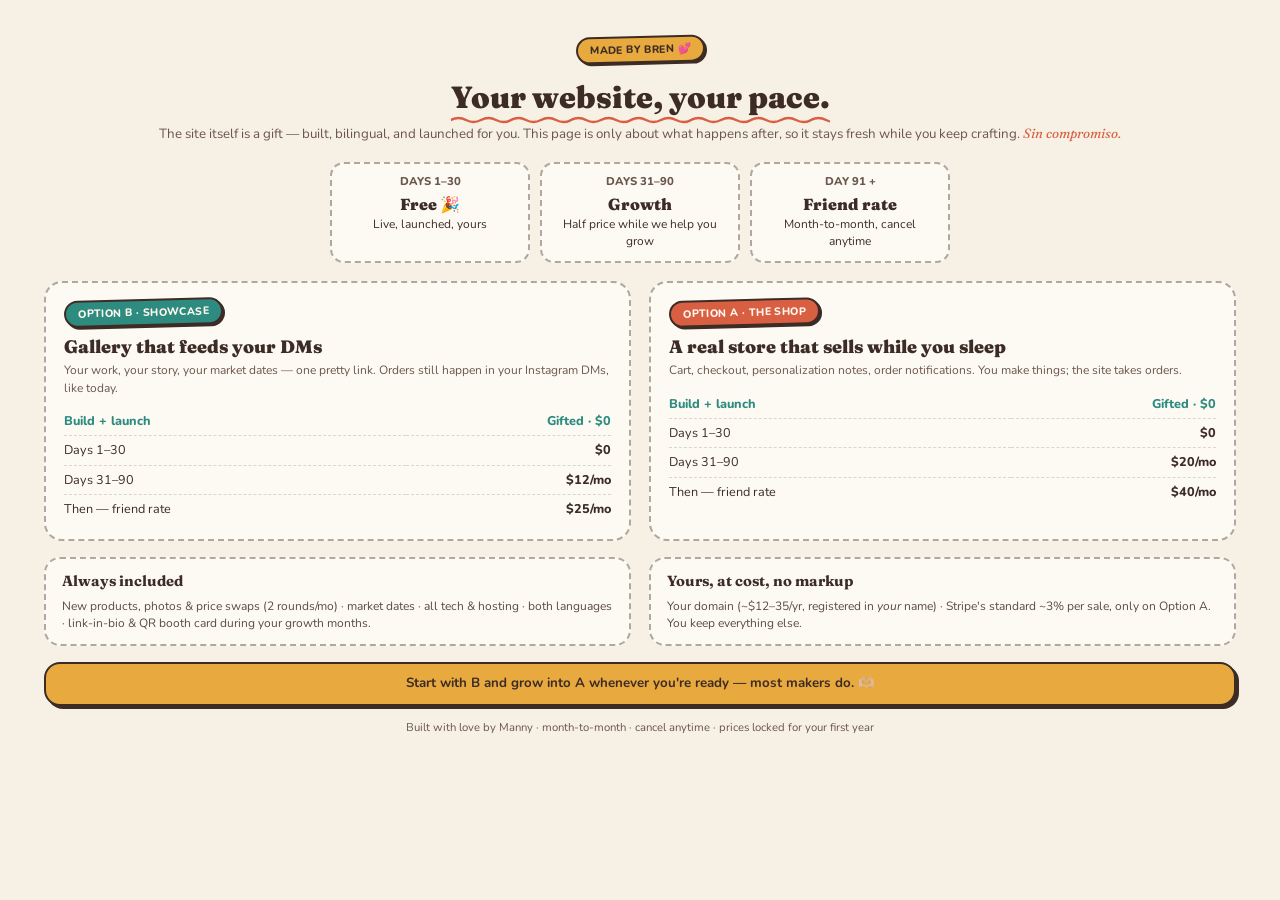
==== care-plan/index.html @ 01b7900a "Add care plan one-pager" ====
<!doctype html>
<html lang="en">
<head>
<meta charset="UTF-8" />
<link rel="preconnect" href="https://fonts.googleapis.com" />
<link rel="preconnect" href="https://fonts.gstatic.com" crossorigin />
<link href="https://fonts.googleapis.com/css2?family=Fraunces:ital,opsz,wght@0,9..144,400;0,9..144,700;0,9..144,900;1,9..144,600&family=Nunito:wght@400;600;700;800&display=swap" rel="stylesheet" />
<style>
  :root { --cream:#f7f0e4; --ink:#3d2c26; --coral:#d95f43; --teal:#2e8b7f; --mustard:#e8a93e; }
  * { margin:0; padding:0; box-sizing:border-box; }
  body { font-family:'Nunito',sans-serif; background:var(--cream); color:var(--ink); padding:36px 44px; font-size:10.5pt; line-height:1.45; }
  h1,h2 { font-family:'Fraunces',serif; }
  .sticker { display:inline-block; font-weight:800; text-transform:uppercase; font-size:8pt; letter-spacing:.04em; padding:4px 12px; border-radius:999px; border:2px solid var(--ink); box-shadow:2px 2px 0 var(--ink); transform:rotate(-1.5deg); }
  .squiggle { background-image:url("data:image/svg+xml,%3Csvg xmlns='http://www.w3.org/2000/svg' width='60' height='8' viewBox='0 0 60 8'%3E%3Cpath d='M0 4 Q 7.5 0, 15 4 T 30 4 T 45 4 T 60 4' fill='none' stroke='%23d95f43' stroke-width='2.5' stroke-linecap='round'/%3E%3C/svg%3E"); background-repeat:repeat-x; background-position:0 100%; background-size:60px 8px; padding-bottom:8px; }
  header { text-align:center; margin-bottom:18px; }
  header h1 { font-size:23pt; font-weight:900; margin:12px 0 4px; }
  header p { color:#6b564d; font-size:10pt; }
  .ladder { display:flex; gap:10px; justify-content:center; margin:14px 0 18px; }
  .rung { flex:1; max-width:200px; background:#fdfaf4; border:2px dashed rgba(61,44,38,.4); border-radius:14px; padding:10px 12px; text-align:center; font-size:9pt; }
  .rung .when { font-weight:800; font-size:8.5pt; text-transform:uppercase; color:#6b564d; }
  .rung .what { font-family:'Fraunces',serif; font-weight:900; font-size:12pt; margin-top:2px; }
  .options { display:flex; gap:18px; }
  .option { flex:1; border:2px dashed rgba(61,44,38,.4); border-radius:18px; background:#fdfaf4; padding:16px 18px; }
  .option h2 { font-size:13.5pt; font-weight:900; margin:8px 0 2px; }
  .option .sub { font-size:9pt; color:#6b564d; margin-bottom:10px; }
  table { width:100%; border-collapse:collapse; font-size:9.5pt; }
  td { padding:5px 0; border-bottom:1px dashed rgba(61,44,38,.18); }
  td:last-child { text-align:right; font-weight:800; white-space:nowrap; }
  tr:last-child td { border-bottom:none; }
  .giftrow td { color:var(--teal); font-weight:800; }
  .fine { margin-top:16px; display:flex; gap:18px; }
  .fine .card { flex:1; background:#fdfaf4; border:2px dashed rgba(61,44,38,.4); border-radius:16px; padding:12px 16px; font-size:9pt; color:#5b4a42; }
  .fine h3 { font-family:'Fraunces',serif; font-size:11pt; margin-bottom:5px; color:var(--ink); }
  .warm { text-align:center; margin-top:16px; background:var(--mustard); border:2px solid var(--ink); box-shadow:3px 3px 0 var(--ink); border-radius:16px; padding:10px 20px; font-weight:700; font-size:10pt; }
  footer { text-align:center; margin-top:14px; font-size:8.5pt; color:#6b564d; }
  .es { font-family:'Fraunces',serif; font-style:italic; color:var(--coral); }
</style>
</head>
<body>
  <header>
    <span class="sticker" style="background:var(--mustard);">Made by Bren 💕</span>
    <h1><span class="squiggle">Your website, your pace.</span></h1>
    <p>The site itself is a gift — built, bilingual, and launched for you. This page is only about what happens after, so it stays fresh while you keep crafting. <span class="es">Sin compromiso.</span></p>
  </header>

  <div class="ladder">
    <div class="rung"><div class="when">Days 1–30</div><div class="what">Free 🎉</div><div>Live, launched, yours</div></div>
    <div class="rung"><div class="when">Days 31–90</div><div class="what">Growth</div><div>Half price while we help you grow</div></div>
    <div class="rung"><div class="when">Day 91 +</div><div class="what">Friend rate</div><div>Month-to-month, cancel anytime</div></div>
  </div>

  <div class="options">
    <div class="option">
      <span class="sticker" style="background:var(--teal); color:#fff8ef;">Option B · Showcase</span>
      <h2>Gallery that feeds your DMs</h2>
      <div class="sub">Your work, your story, your market dates — one pretty link. Orders still happen in your Instagram DMs, like today.</div>
      <table>
        <tr class="giftrow"><td>Build + launch</td><td>Gifted · $0</td></tr>
        <tr><td>Days 1–30</td><td>$0</td></tr>
        <tr><td>Days 31–90</td><td>$12/mo</td></tr>
        <tr><td>Then — friend rate</td><td>$25/mo</td></tr>
      </table>
    </div>
    <div class="option">
      <span class="sticker" style="background:var(--coral); color:#fff8ef;">Option A · The Shop</span>
      <h2>A real store that sells while you sleep</h2>
      <div class="sub">Cart, checkout, personalization notes, order notifications. You make things; the site takes orders.</div>
      <table>
        <tr class="giftrow"><td>Build + launch</td><td>Gifted · $0</td></tr>
        <tr><td>Days 1–30</td><td>$0</td></tr>
        <tr><td>Days 31–90</td><td>$20/mo</td></tr>
        <tr><td>Then — friend rate</td><td>$40/mo</td></tr>
      </table>
    </div>
  </div>

  <div class="fine">
    <div class="card">
      <h3>Always included</h3>
      New products, photos & price swaps (2 rounds/mo) · market dates · all tech & hosting · both languages · link-in-bio & QR booth card during your growth months.
    </div>
    <div class="card">
      <h3>Yours, at cost, no markup</h3>
      Your domain (~$12–35/yr, registered in <em>your</em> name) · Stripe's standard ~3% per sale, only on Option A. You keep everything else.
    </div>
  </div>

  <div class="warm">Start with B and grow into A whenever you're ready — most makers do. 🫶🏼</div>

  <footer>Built with love by Manny · month-to-month · cancel anytime · prices locked for your first year</footer>
</body>
</html>
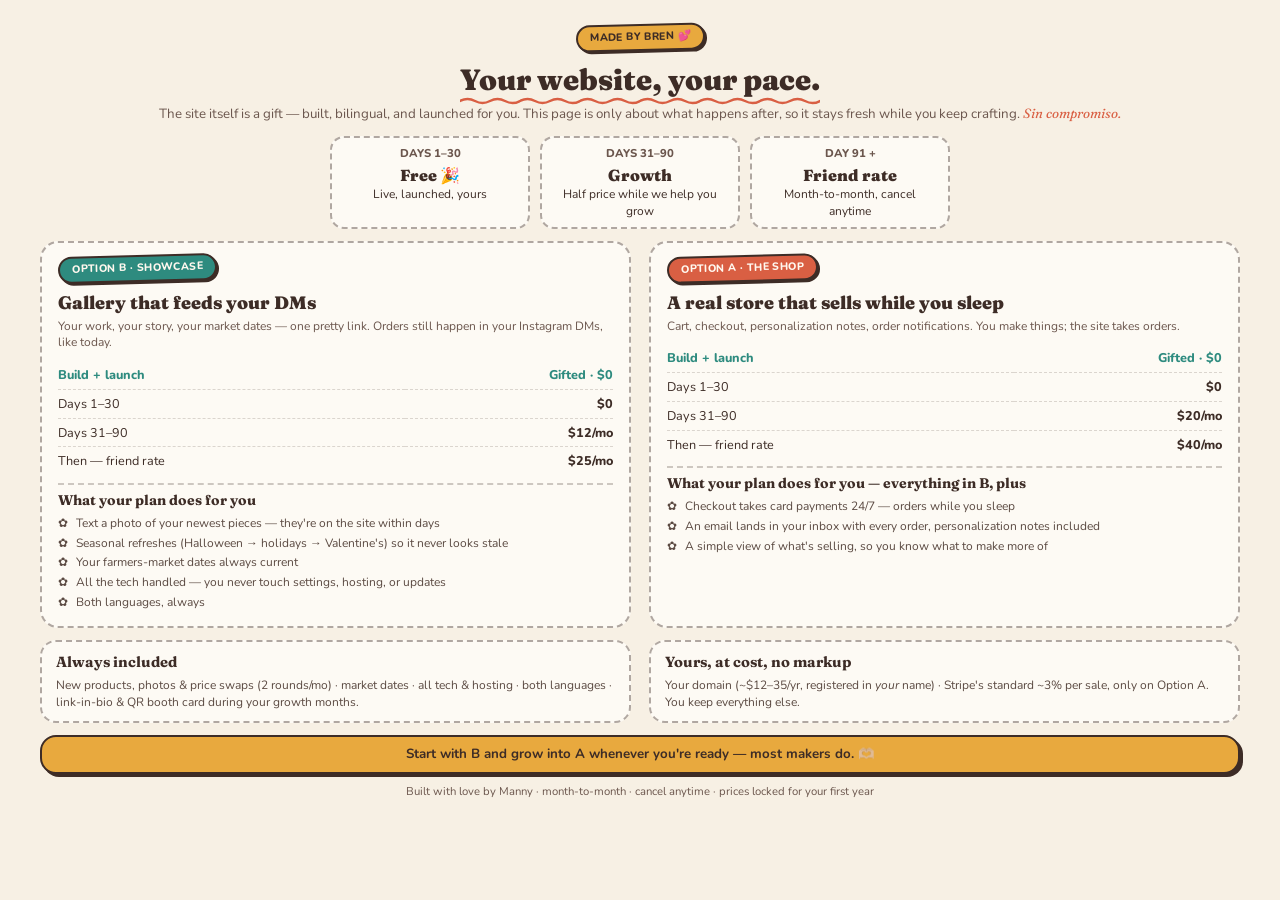
==== commit c7c3e749: "Care plan: add what-your-plan-does bullets, keep one page" ====
--- a/care-plan/index.html
+++ b/care-plan/index.html
@@ -8,19 +8,19 @@
 <style>
   :root { --cream:#f7f0e4; --ink:#3d2c26; --coral:#d95f43; --teal:#2e8b7f; --mustard:#e8a93e; }
   * { margin:0; padding:0; box-sizing:border-box; }
-  body { font-family:'Nunito',sans-serif; background:var(--cream); color:var(--ink); padding:36px 44px; font-size:10.5pt; line-height:1.45; }
+  body { font-family:'Nunito',sans-serif; background:var(--cream); color:var(--ink); padding:24px 40px; font-size:10.5pt; line-height:1.4; }
   h1,h2 { font-family:'Fraunces',serif; }
   .sticker { display:inline-block; font-weight:800; text-transform:uppercase; font-size:8pt; letter-spacing:.04em; padding:4px 12px; border-radius:999px; border:2px solid var(--ink); box-shadow:2px 2px 0 var(--ink); transform:rotate(-1.5deg); }
   .squiggle { background-image:url("data:image/svg+xml,%3Csvg xmlns='http://www.w3.org/2000/svg' width='60' height='8' viewBox='0 0 60 8'%3E%3Cpath d='M0 4 Q 7.5 0, 15 4 T 30 4 T 45 4 T 60 4' fill='none' stroke='%23d95f43' stroke-width='2.5' stroke-linecap='round'/%3E%3C/svg%3E"); background-repeat:repeat-x; background-position:0 100%; background-size:60px 8px; padding-bottom:8px; }
-  header { text-align:center; margin-bottom:18px; }
-  header h1 { font-size:23pt; font-weight:900; margin:12px 0 4px; }
+  header { text-align:center; margin-bottom:12px; }
+  header h1 { font-size:22pt; font-weight:900; margin:8px 0 4px; }
   header p { color:#6b564d; font-size:10pt; }
-  .ladder { display:flex; gap:10px; justify-content:center; margin:14px 0 18px; }
-  .rung { flex:1; max-width:200px; background:#fdfaf4; border:2px dashed rgba(61,44,38,.4); border-radius:14px; padding:10px 12px; text-align:center; font-size:9pt; }
+  .ladder { display:flex; gap:10px; justify-content:center; margin:10px 0 12px; }
+  .rung { flex:1; max-width:200px; background:#fdfaf4; border:2px dashed rgba(61,44,38,.4); border-radius:14px; padding:8px 12px; text-align:center; font-size:9pt; }
   .rung .when { font-weight:800; font-size:8.5pt; text-transform:uppercase; color:#6b564d; }
   .rung .what { font-family:'Fraunces',serif; font-weight:900; font-size:12pt; margin-top:2px; }
   .options { display:flex; gap:18px; }
-  .option { flex:1; border:2px dashed rgba(61,44,38,.4); border-radius:18px; background:#fdfaf4; padding:16px 18px; }
+  .option { flex:1; border:2px dashed rgba(61,44,38,.4); border-radius:18px; background:#fdfaf4; padding:12px 16px; }
   .option h2 { font-size:13.5pt; font-weight:900; margin:8px 0 2px; }
   .option .sub { font-size:9pt; color:#6b564d; margin-bottom:10px; }
   table { width:100%; border-collapse:collapse; font-size:9.5pt; }
@@ -28,11 +28,16 @@
   td:last-child { text-align:right; font-weight:800; white-space:nowrap; }
   tr:last-child td { border-bottom:none; }
   .giftrow td { color:var(--teal); font-weight:800; }
-  .fine { margin-top:16px; display:flex; gap:18px; }
-  .fine .card { flex:1; background:#fdfaf4; border:2px dashed rgba(61,44,38,.4); border-radius:16px; padding:12px 16px; font-size:9pt; color:#5b4a42; }
+  .does { margin-top:8px; padding-top:6px; border-top:2px dashed rgba(61,44,38,.25); }
+  .does h3 { font-family:'Fraunces',serif; font-size:10.5pt; margin-bottom:4px; }
+  .does ul { list-style:none; font-size:9pt; color:#5b4a42; }
+  .does li { margin-bottom:3px; padding-left:18px; position:relative; }
+  .does li::before { content:'✿'; position:absolute; left:0; }
+  .fine { margin-top:12px; display:flex; gap:18px; }
+  .fine .card { flex:1; background:#fdfaf4; border:2px dashed rgba(61,44,38,.4); border-radius:16px; padding:10px 14px; font-size:9pt; color:#5b4a42; }
   .fine h3 { font-family:'Fraunces',serif; font-size:11pt; margin-bottom:5px; color:var(--ink); }
-  .warm { text-align:center; margin-top:16px; background:var(--mustard); border:2px solid var(--ink); box-shadow:3px 3px 0 var(--ink); border-radius:16px; padding:10px 20px; font-weight:700; font-size:10pt; }
-  footer { text-align:center; margin-top:14px; font-size:8.5pt; color:#6b564d; }
+  .warm { text-align:center; margin-top:12px; background:var(--mustard); border:2px solid var(--ink); box-shadow:3px 3px 0 var(--ink); border-radius:16px; padding:8px 20px; font-weight:700; font-size:10pt; }
+  footer { text-align:center; margin-top:10px; font-size:8.5pt; color:#6b564d; }
   .es { font-family:'Fraunces',serif; font-style:italic; color:var(--coral); }
 </style>
 </head>
@@ -60,6 +65,16 @@
         <tr><td>Days 31–90</td><td>$12/mo</td></tr>
         <tr><td>Then — friend rate</td><td>$25/mo</td></tr>
       </table>
+      <div class="does">
+        <h3>What your plan does for you</h3>
+        <ul>
+          <li>Text a photo of your newest pieces — they're on the site within days</li>
+          <li>Seasonal refreshes (Halloween → holidays → Valentine's) so it never looks stale</li>
+          <li>Your farmers-market dates always current</li>
+          <li>All the tech handled — you never touch settings, hosting, or updates</li>
+          <li>Both languages, always</li>
+        </ul>
+      </div>
     </div>
     <div class="option">
       <span class="sticker" style="background:var(--coral); color:#fff8ef;">Option A · The Shop</span>
@@ -71,6 +86,14 @@
         <tr><td>Days 31–90</td><td>$20/mo</td></tr>
         <tr><td>Then — friend rate</td><td>$40/mo</td></tr>
       </table>
+      <div class="does">
+        <h3>What your plan does for you — everything in B, plus</h3>
+        <ul>
+          <li>Checkout takes card payments 24/7 — orders while you sleep</li>
+          <li>An email lands in your inbox with every order, personalization notes included</li>
+          <li>A simple view of what's selling, so you know what to make more of</li>
+        </ul>
+      </div>
     </div>
   </div>
 
